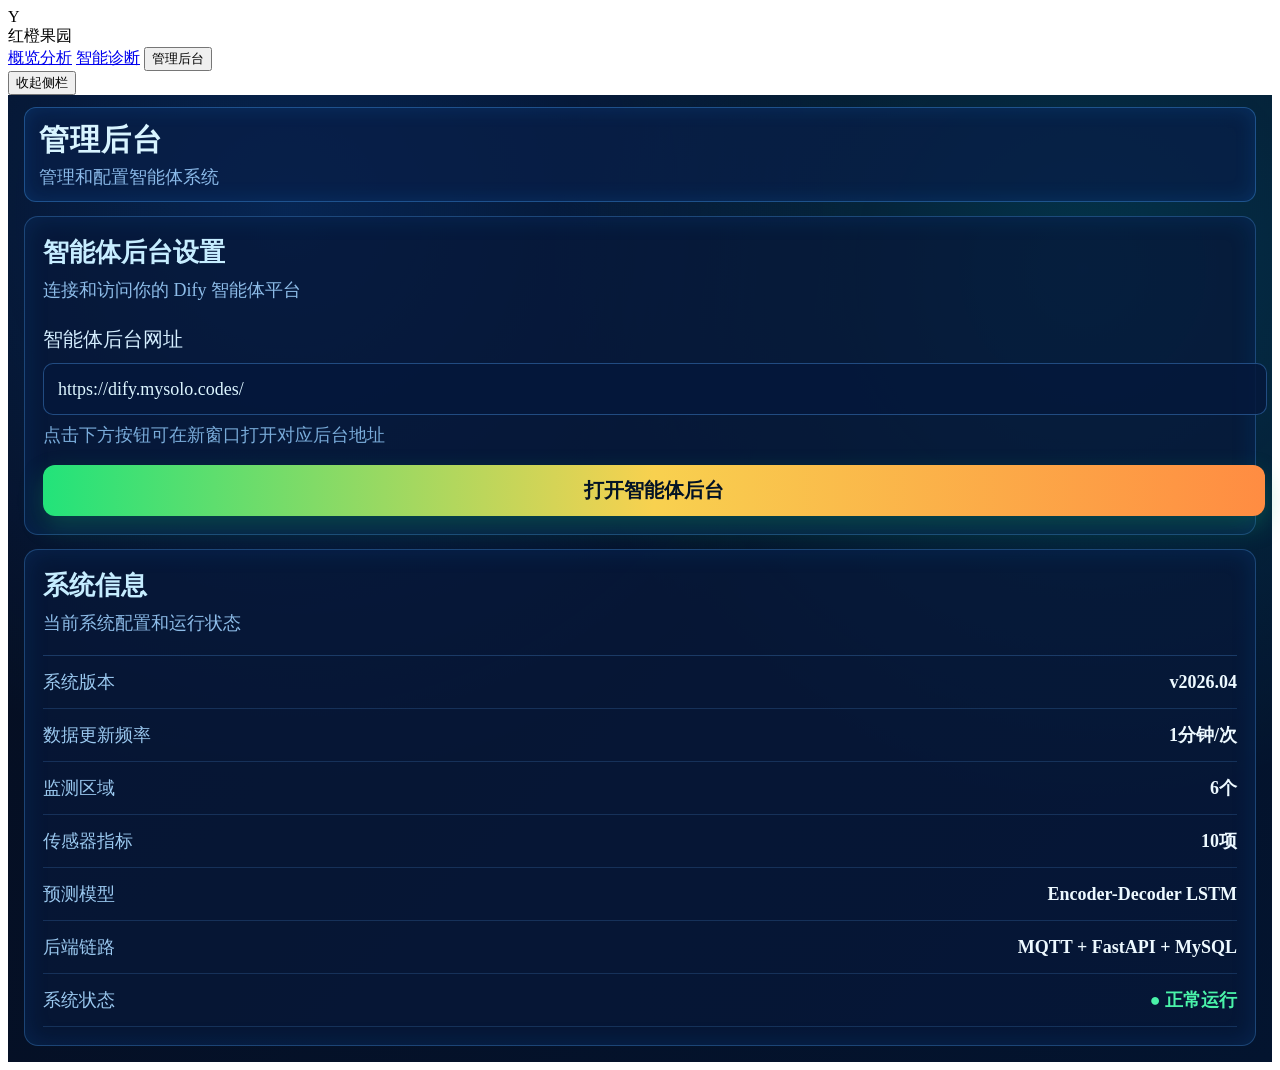
==== web/admin.html @ dd077e04 "初版" ====
<!doctype html>
<html lang="zh-CN">
<head>
  <meta charset="UTF-8">
  <meta name="viewport" content="width=device-width, initial-scale=1.0">
  <title>红橙果园 - 管理后台</title>
  <link rel="stylesheet" href="/assets/styles.css">
  <style>
    .admin-screen {
      padding: 12px 16px 16px;
      min-height: 100vh;
      background:
        radial-gradient(circle at 22% 12%, rgba(8, 118, 255, 0.22), transparent 44%),
        radial-gradient(circle at 85% 18%, rgba(0, 229, 255, 0.16), transparent 40%),
        linear-gradient(135deg, #060d1f, #03142f);
    }

    .admin-header {
      margin-bottom: 14px;
      padding: 12px 14px;
      border: 1px solid rgba(68, 165, 255, 0.38);
      border-radius: 12px;
      background: rgba(9, 31, 71, 0.76);
      box-shadow: inset 0 0 20px rgba(17, 121, 214, 0.2);
    }

    .admin-title {
      margin: 0;
      font-size: 30px;
      color: #d8f4ff;
      letter-spacing: 1px;
    }

    .admin-subtitle {
      margin: 4px 0 0;
      color: #8ab9e8;
      font-size: 18px;
    }

    .admin-grid {
      display: grid;
      grid-template-columns: 1fr 1fr;
      gap: 14px;
    }

    .admin-card {
      border: 1px solid rgba(80, 169, 255, 0.32);
      border-radius: 14px;
      background: rgba(7, 24, 58, 0.75);
      box-shadow: inset 0 0 24px rgba(17, 121, 214, 0.16);
      padding: 18px;
      min-height: 420px;
    }

    .admin-card h3 {
      margin: 0;
      color: #c6edff;
      font-size: 32px;
    }

    .admin-card p {
      color: #8dbce8;
      font-size: 20px;
      margin: 8px 0 0;
    }

    .field-label {
      margin-top: 24px;
      font-size: 26px;
      color: #d5eeff;
    }

    .url-box {
      margin-top: 10px;
      width: 100%;
      border-radius: 10px;
      border: 1px solid rgba(85, 167, 255, 0.36);
      background: rgba(5, 24, 59, 0.85);
      color: #dcf5ff;
      font-size: 24px;
      line-height: 1.45;
      padding: 12px 14px;
      overflow-wrap: anywhere;
    }

    .field-hint {
      margin-top: 8px;
      color: #79abd9;
      font-size: 18px;
    }

    .open-agent-btn {
      margin-top: 18px;
      width: 100%;
      display: inline-flex;
      align-items: center;
      justify-content: center;
      gap: 8px;
      padding: 12px 14px;
      border-radius: 12px;
      border: none;
      text-decoration: none;
      color: #031326;
      font-size: 24px;
      font-weight: 700;
      background: linear-gradient(90deg, #22e37a, #f8d14f, #ff8c42);
      box-shadow: 0 10px 24px rgba(17, 181, 120, 0.3);
    }

    .sys-list {
      margin-top: 20px;
      border-top: 1px solid rgba(94, 171, 255, 0.24);
    }

    .sys-row {
      display: flex;
      align-items: center;
      justify-content: space-between;
      gap: 10px;
      padding: 14px 0;
      border-bottom: 1px solid rgba(94, 171, 255, 0.18);
    }

    .sys-key {
      color: #9ac8ef;
      font-size: 23px;
    }

    .sys-val {
      color: #edf9ff;
      font-size: 24px;
      font-weight: 600;
      text-align: right;
    }

    .sys-val.ok {
      color: #4af3a9;
    }

    @media (max-width: 1300px) {
      .admin-grid {
        grid-template-columns: 1fr;
      }

      .admin-card {
        min-height: auto;
      }

      .admin-card h3 {
        font-size: 26px;
      }

      .admin-card p {
        font-size: 18px;
      }

      .field-label {
        font-size: 20px;
      }

      .url-box {
        font-size: 18px;
      }

      .open-agent-btn {
        font-size: 20px;
      }

      .sys-key,
      .sys-val {
        font-size: 18px;
      }
    }
  </style>
</head>
<body>
  <div class="app-shell" id="appShell">
    <aside class="sidebar" id="sidebar">
      <div class="logo-wrap">
        <div class="logo-icon">Y</div>
        <div class="logo-text">红橙果园</div>
      </div>
      <nav class="menu">
        <a class="menu-item menu-link" href="/">概览分析</a>
        <a class="menu-item menu-link" href="/diagnosis">智能诊断</a>
        <button class="menu-item is-active" type="button">管理后台</button>
      </nav>
      <button class="collapse-btn" id="collapseBtn" type="button">收起侧栏</button>
    </aside>

    <main class="admin-screen">
      <header class="admin-header">
        <h1 class="admin-title">管理后台</h1>
        <p class="admin-subtitle">管理和配置智能体系统</p>
      </header>

      <section class="admin-grid">
        <article class="admin-card">
          <h3>智能体后台设置</h3>
          <p>连接和访问你的 Dify 智能体平台</p>

          <div class="field-label">智能体后台网址</div>
          <div class="url-box">https://dify.mysolo.codes/</div>
          <div class="field-hint">点击下方按钮可在新窗口打开对应后台地址</div>

          <a
            class="open-agent-btn"
            href="https://dify.mysolo.codes/"
            target="_blank"
            rel="noopener noreferrer"
          >
            打开智能体后台
          </a>
        </article>

        <article class="admin-card">
          <h3>系统信息</h3>
          <p>当前系统配置和运行状态</p>

          <div class="sys-list">
            <div class="sys-row">
              <div class="sys-key">系统版本</div>
              <div class="sys-val">v2026.04</div>
            </div>
            <div class="sys-row">
              <div class="sys-key">数据更新频率</div>
              <div class="sys-val">1分钟/次</div>
            </div>
            <div class="sys-row">
              <div class="sys-key">监测区域</div>
              <div class="sys-val">6个</div>
            </div>
            <div class="sys-row">
              <div class="sys-key">传感器指标</div>
              <div class="sys-val">10项</div>
            </div>
            <div class="sys-row">
              <div class="sys-key">预测模型</div>
              <div class="sys-val">Encoder-Decoder LSTM</div>
            </div>
            <div class="sys-row">
              <div class="sys-key">后端链路</div>
              <div class="sys-val">MQTT + FastAPI + MySQL</div>
            </div>
            <div class="sys-row">
              <div class="sys-key">系统状态</div>
              <div class="sys-val ok">● 正常运行</div>
            </div>
          </div>
        </article>
      </section>
    </main>
  </div>

  <script>
    const appShell = document.getElementById("appShell");
    const collapseBtn = document.getElementById("collapseBtn");
    collapseBtn?.addEventListener("click", () => {
      appShell.classList.toggle("sidebar-collapsed");
    });
  </script>
</body>
</html>
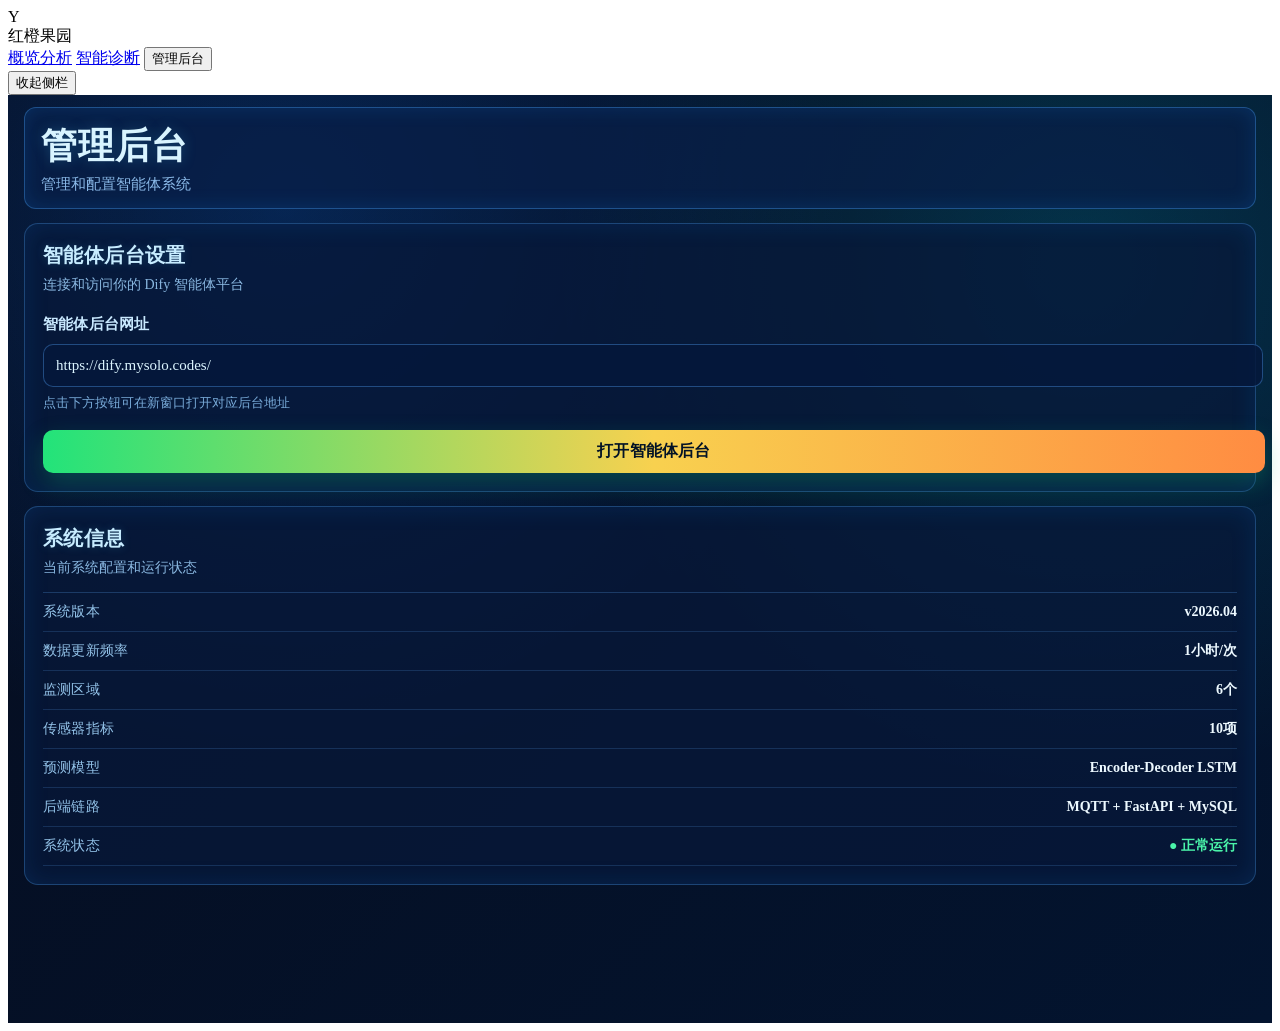
==== commit 9c119a14: "优化页面效果" ====
--- a/web/admin.html
+++ b/web/admin.html
@@ -17,7 +17,7 @@
 
     .admin-header {
       margin-bottom: 14px;
-      padding: 12px 14px;
+      padding: 14px 16px;
       border: 1px solid rgba(68, 165, 255, 0.38);
       border-radius: 12px;
       background: rgba(9, 31, 71, 0.76);
@@ -26,15 +26,17 @@
 
     .admin-title {
       margin: 0;
-      font-size: 30px;
+      font-size: 36px;
+      font-weight: 800;
       color: #d8f4ff;
-      letter-spacing: 1px;
+      letter-spacing: 0.8px;
+      text-shadow: 0 0 14px rgba(64, 201, 255, 0.25);
     }
 
     .admin-subtitle {
       margin: 4px 0 0;
       color: #8ab9e8;
-      font-size: 18px;
+      font-size: 15px;
     }
 
     .admin-grid {
@@ -54,20 +56,26 @@
 
     .admin-card h3 {
       margin: 0;
-      color: #c6edff;
-      font-size: 32px;
+      color: #c7ecff;
+      font-size: 24px;
+      font-weight: 700;
+      letter-spacing: 0.4px;
+      text-shadow: 0 0 10px rgba(73, 194, 255, 0.22);
     }
 
     .admin-card p {
-      color: #8dbce8;
-      font-size: 20px;
-      margin: 8px 0 0;
+      color: #89b7e0;
+      font-size: 15px;
+      margin: 6px 0 0;
+      line-height: 1.45;
     }
 
     .field-label {
-      margin-top: 24px;
-      font-size: 26px;
-      color: #d5eeff;
+      margin-top: 20px;
+      font-size: 16px;
+      font-weight: 600;
+      color: #c9e9ff;
+      letter-spacing: 0.2px;
     }
 
     .url-box {
@@ -77,16 +85,16 @@
       border: 1px solid rgba(85, 167, 255, 0.36);
       background: rgba(5, 24, 59, 0.85);
       color: #dcf5ff;
-      font-size: 24px;
-      line-height: 1.45;
-      padding: 12px 14px;
+      font-size: 17px;
+      line-height: 1.35;
+      padding: 10px 12px;
       overflow-wrap: anywhere;
     }
 
     .field-hint {
-      margin-top: 8px;
+      margin-top: 7px;
       color: #79abd9;
-      font-size: 18px;
+      font-size: 13px;
     }
 
     .open-agent-btn {
@@ -96,19 +104,20 @@
       align-items: center;
       justify-content: center;
       gap: 8px;
-      padding: 12px 14px;
-      border-radius: 12px;
+      padding: 11px 14px;
+      border-radius: 10px;
       border: none;
       text-decoration: none;
       color: #031326;
-      font-size: 24px;
+      font-size: 17px;
       font-weight: 700;
+      letter-spacing: 0.2px;
       background: linear-gradient(90deg, #22e37a, #f8d14f, #ff8c42);
       box-shadow: 0 10px 24px rgba(17, 181, 120, 0.3);
     }
 
     .sys-list {
-      margin-top: 20px;
+      margin-top: 14px;
       border-top: 1px solid rgba(94, 171, 255, 0.24);
     }
 
@@ -117,18 +126,19 @@
       align-items: center;
       justify-content: space-between;
       gap: 10px;
-      padding: 14px 0;
+      padding: 10px 0;
       border-bottom: 1px solid rgba(94, 171, 255, 0.18);
     }
 
     .sys-key {
-      color: #9ac8ef;
-      font-size: 23px;
+      color: #94c4ea;
+      font-size: 15px;
+      letter-spacing: 0.2px;
     }
 
     .sys-val {
       color: #edf9ff;
-      font-size: 24px;
+      font-size: 17px;
       font-weight: 600;
       text-align: right;
     }
@@ -147,28 +157,28 @@
       }
 
       .admin-card h3 {
-        font-size: 26px;
+        font-size: 20px;
       }
 
       .admin-card p {
-        font-size: 18px;
+        font-size: 14px;
       }
 
       .field-label {
-        font-size: 20px;
+        font-size: 15px;
       }
 
       .url-box {
-        font-size: 18px;
+        font-size: 15px;
       }
 
       .open-agent-btn {
-        font-size: 20px;
+        font-size: 16px;
       }
 
       .sys-key,
       .sys-val {
-        font-size: 18px;
+        font-size: 14px;
       }
     }
   </style>
@@ -224,7 +234,7 @@
             </div>
             <div class="sys-row">
               <div class="sys-key">数据更新频率</div>
-              <div class="sys-val">1分钟/次</div>
+              <div class="sys-val">1小时/次</div>
             </div>
             <div class="sys-row">
               <div class="sys-key">监测区域</div>
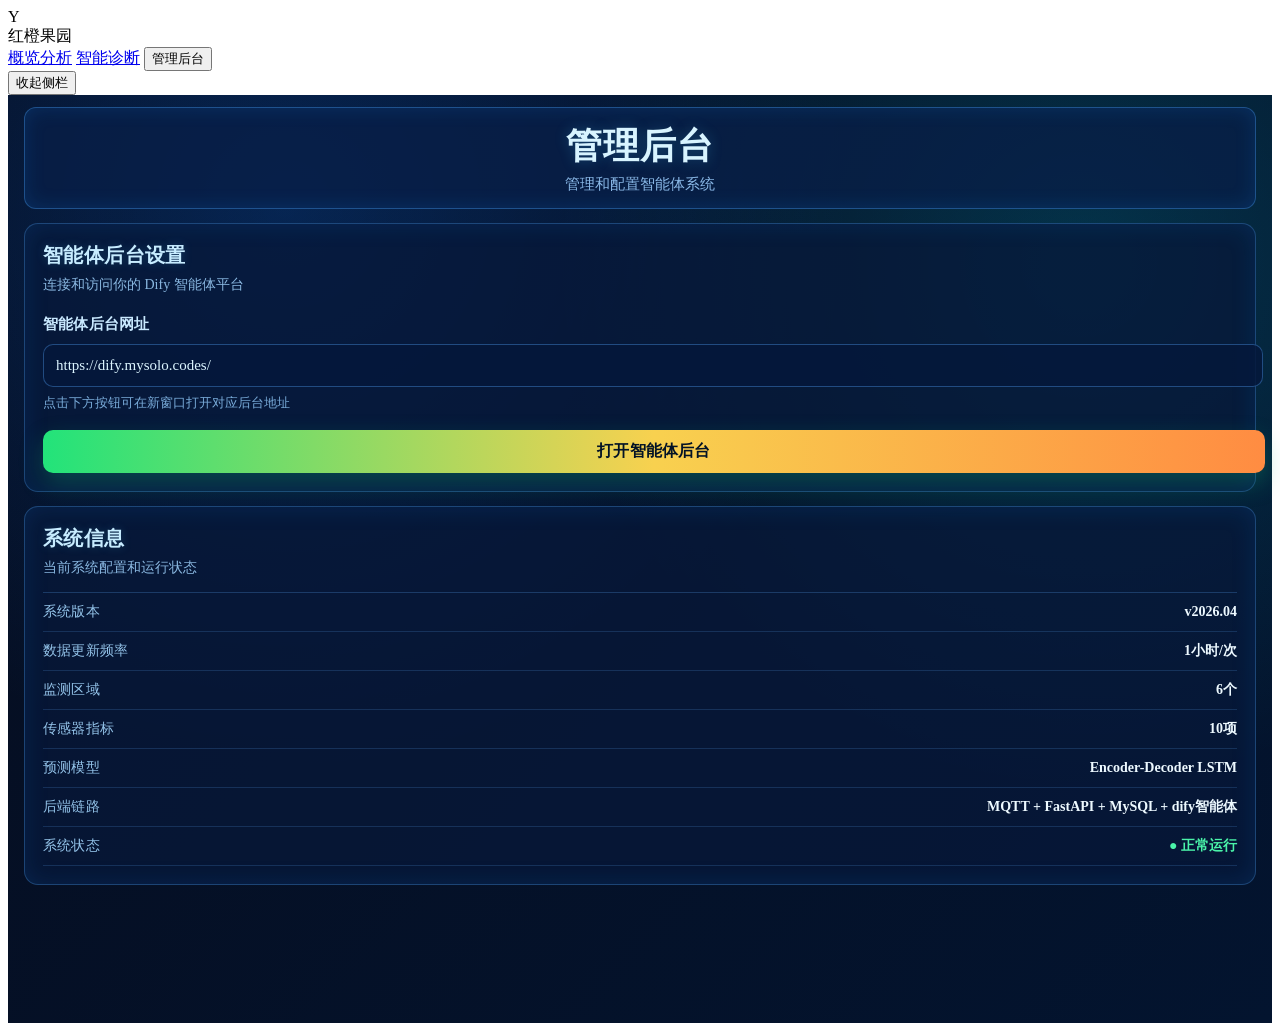
==== commit 5cd77cff: "最终页面" ====
--- a/web/admin.html
+++ b/web/admin.html
@@ -22,6 +22,7 @@
       border-radius: 12px;
       background: rgba(9, 31, 71, 0.76);
       box-shadow: inset 0 0 20px rgba(17, 121, 214, 0.2);
+      text-align: center;
     }
 
     .admin-title {
@@ -31,12 +32,14 @@
       color: #d8f4ff;
       letter-spacing: 0.8px;
       text-shadow: 0 0 14px rgba(64, 201, 255, 0.25);
+      text-align: center;
     }
 
     .admin-subtitle {
       margin: 4px 0 0;
       color: #8ab9e8;
       font-size: 15px;
+      text-align: center;
     }
 
     .admin-grid {
@@ -250,7 +253,7 @@
             </div>
             <div class="sys-row">
               <div class="sys-key">后端链路</div>
-              <div class="sys-val">MQTT + FastAPI + MySQL</div>
+              <div class="sys-val">MQTT + FastAPI + MySQL + dify智能体</div>
             </div>
             <div class="sys-row">
               <div class="sys-key">系统状态</div>
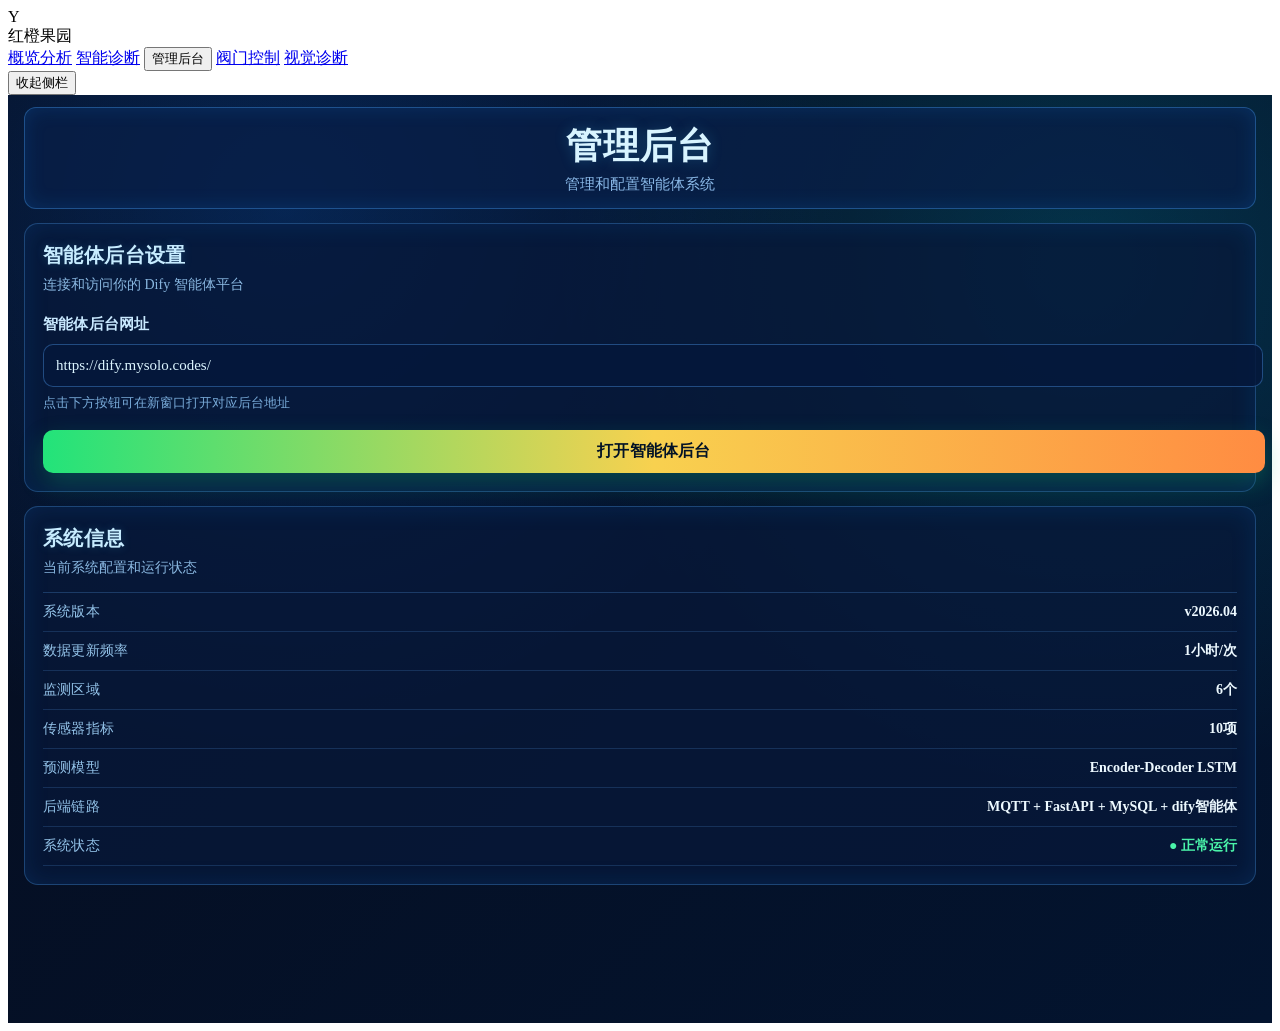
==== commit 77f8a539: "新的页面" ====
--- a/web/admin.html
+++ b/web/admin.html
@@ -197,6 +197,8 @@
         <a class="menu-item menu-link" href="/">概览分析</a>
         <a class="menu-item menu-link" href="/diagnosis">智能诊断</a>
         <button class="menu-item is-active" type="button">管理后台</button>
+        <a class="menu-item menu-link" href="/valve">阀门控制</a>
+        <a class="menu-item menu-link" href="/yolo">视觉诊断</a>
       </nav>
       <button class="collapse-btn" id="collapseBtn" type="button">收起侧栏</button>
     </aside>
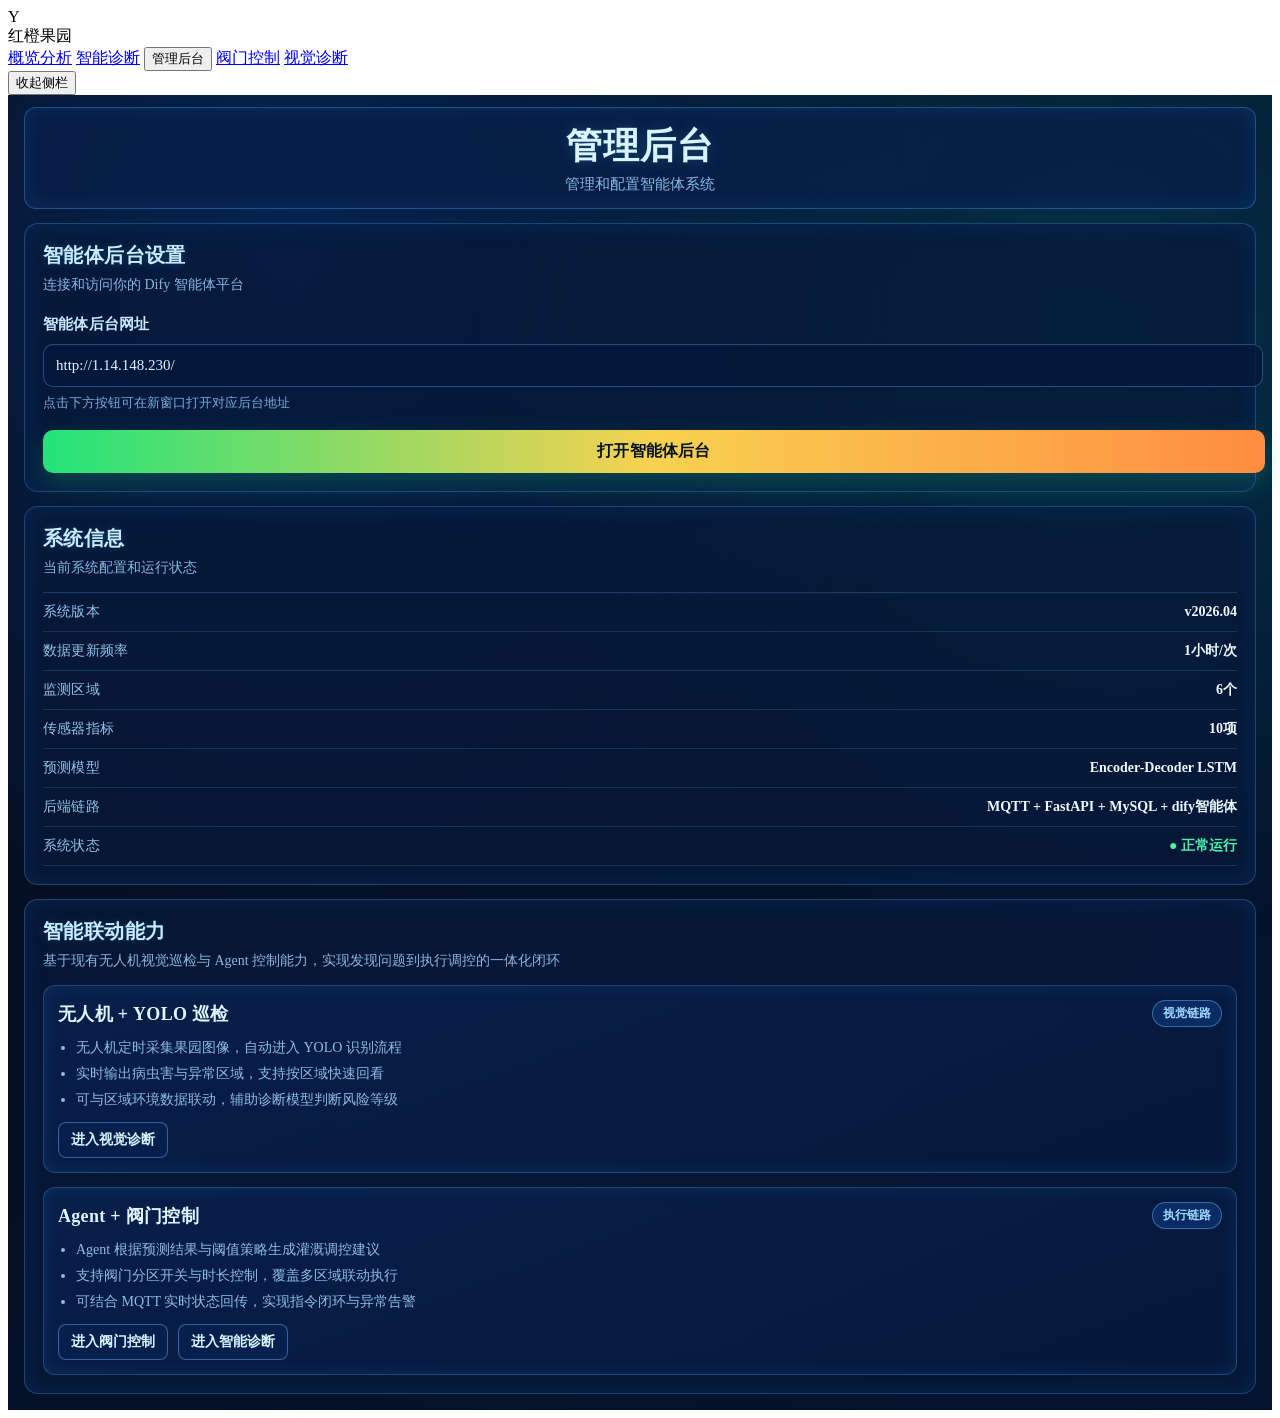
==== commit 1c6fe48b: "模拟最终版" ====
--- a/web/admin.html
+++ b/web/admin.html
@@ -150,6 +150,89 @@
       color: #4af3a9;
     }
 
+    .admin-card.wide {
+      grid-column: 1 / -1;
+      min-height: auto;
+    }
+
+    .feature-grid {
+      margin-top: 14px;
+      display: grid;
+      grid-template-columns: repeat(2, minmax(0, 1fr));
+      gap: 14px;
+    }
+
+    .feature-item {
+      border: 1px solid rgba(93, 176, 255, 0.3);
+      border-radius: 12px;
+      background: linear-gradient(160deg, rgba(10, 35, 82, 0.72), rgba(7, 24, 59, 0.85));
+      padding: 14px;
+      box-shadow: inset 0 0 16px rgba(24, 136, 220, 0.18);
+    }
+
+    .feature-top {
+      display: flex;
+      align-items: center;
+      justify-content: space-between;
+      gap: 10px;
+    }
+
+    .feature-title {
+      margin: 0;
+      color: #def5ff;
+      font-size: 20px;
+      font-weight: 700;
+      letter-spacing: 0.3px;
+    }
+
+    .feature-tag {
+      flex: 0 0 auto;
+      border-radius: 999px;
+      border: 1px solid rgba(99, 193, 255, 0.45);
+      background: rgba(14, 58, 126, 0.58);
+      color: #9fd7ff;
+      font-size: 12px;
+      font-weight: 600;
+      padding: 4px 10px;
+    }
+
+    .feature-list {
+      margin: 10px 0 0;
+      padding-left: 18px;
+      color: #8fbbe3;
+      font-size: 14px;
+      line-height: 1.5;
+    }
+
+    .feature-list li {
+      margin: 5px 0;
+    }
+
+    .feature-actions {
+      margin-top: 12px;
+      display: flex;
+      gap: 10px;
+      flex-wrap: wrap;
+    }
+
+    .feature-btn {
+      display: inline-flex;
+      align-items: center;
+      justify-content: center;
+      padding: 8px 12px;
+      border-radius: 8px;
+      border: 1px solid rgba(99, 183, 255, 0.46);
+      background: rgba(7, 33, 80, 0.7);
+      color: #d9f2ff;
+      text-decoration: none;
+      font-size: 14px;
+      font-weight: 600;
+    }
+
+    .feature-btn:hover {
+      background: rgba(16, 58, 127, 0.75);
+    }
+
     @media (max-width: 1300px) {
       .admin-grid {
         grid-template-columns: 1fr;
@@ -182,6 +265,14 @@
       .sys-key,
       .sys-val {
         font-size: 14px;
+      }
+
+      .feature-grid {
+        grid-template-columns: 1fr;
+      }
+
+      .feature-title {
+        font-size: 18px;
       }
     }
   </style>
@@ -215,12 +306,12 @@
           <p>连接和访问你的 Dify 智能体平台</p>
 
           <div class="field-label">智能体后台网址</div>
-          <div class="url-box">https://dify.mysolo.codes/</div>
+          <div class="url-box">http://1.14.148.230/</div>
           <div class="field-hint">点击下方按钮可在新窗口打开对应后台地址</div>
 
           <a
             class="open-agent-btn"
-            href="https://dify.mysolo.codes/"
+            href="http://1.14.148.230/"
             target="_blank"
             rel="noopener noreferrer"
           >
@@ -261,6 +352,44 @@
               <div class="sys-key">系统状态</div>
               <div class="sys-val ok">● 正常运行</div>
             </div>
+          </div>
+        </article>
+
+        <article class="admin-card wide">
+          <h3>智能联动能力</h3>
+          <p>基于现有无人机视觉巡检与 Agent 控制能力，实现发现问题到执行调控的一体化闭环</p>
+
+          <div class="feature-grid">
+            <section class="feature-item">
+              <div class="feature-top">
+                <h4 class="feature-title">无人机 + YOLO 巡检</h4>
+                <span class="feature-tag">视觉链路</span>
+              </div>
+              <ul class="feature-list">
+                <li>无人机定时采集果园图像，自动进入 YOLO 识别流程</li>
+                <li>实时输出病虫害与异常区域，支持按区域快速回看</li>
+                <li>可与区域环境数据联动，辅助诊断模型判断风险等级</li>
+              </ul>
+              <div class="feature-actions">
+                <a class="feature-btn" href="/yolo">进入视觉诊断</a>
+              </div>
+            </section>
+
+            <section class="feature-item">
+              <div class="feature-top">
+                <h4 class="feature-title">Agent + 阀门控制</h4>
+                <span class="feature-tag">执行链路</span>
+              </div>
+              <ul class="feature-list">
+                <li>Agent 根据预测结果与阈值策略生成灌溉调控建议</li>
+                <li>支持阀门分区开关与时长控制，覆盖多区域联动执行</li>
+                <li>可结合 MQTT 实时状态回传，实现指令闭环与异常告警</li>
+              </ul>
+              <div class="feature-actions">
+                <a class="feature-btn" href="/valve">进入阀门控制</a>
+                <a class="feature-btn" href="/diagnosis">进入智能诊断</a>
+              </div>
+            </section>
           </div>
         </article>
       </section>
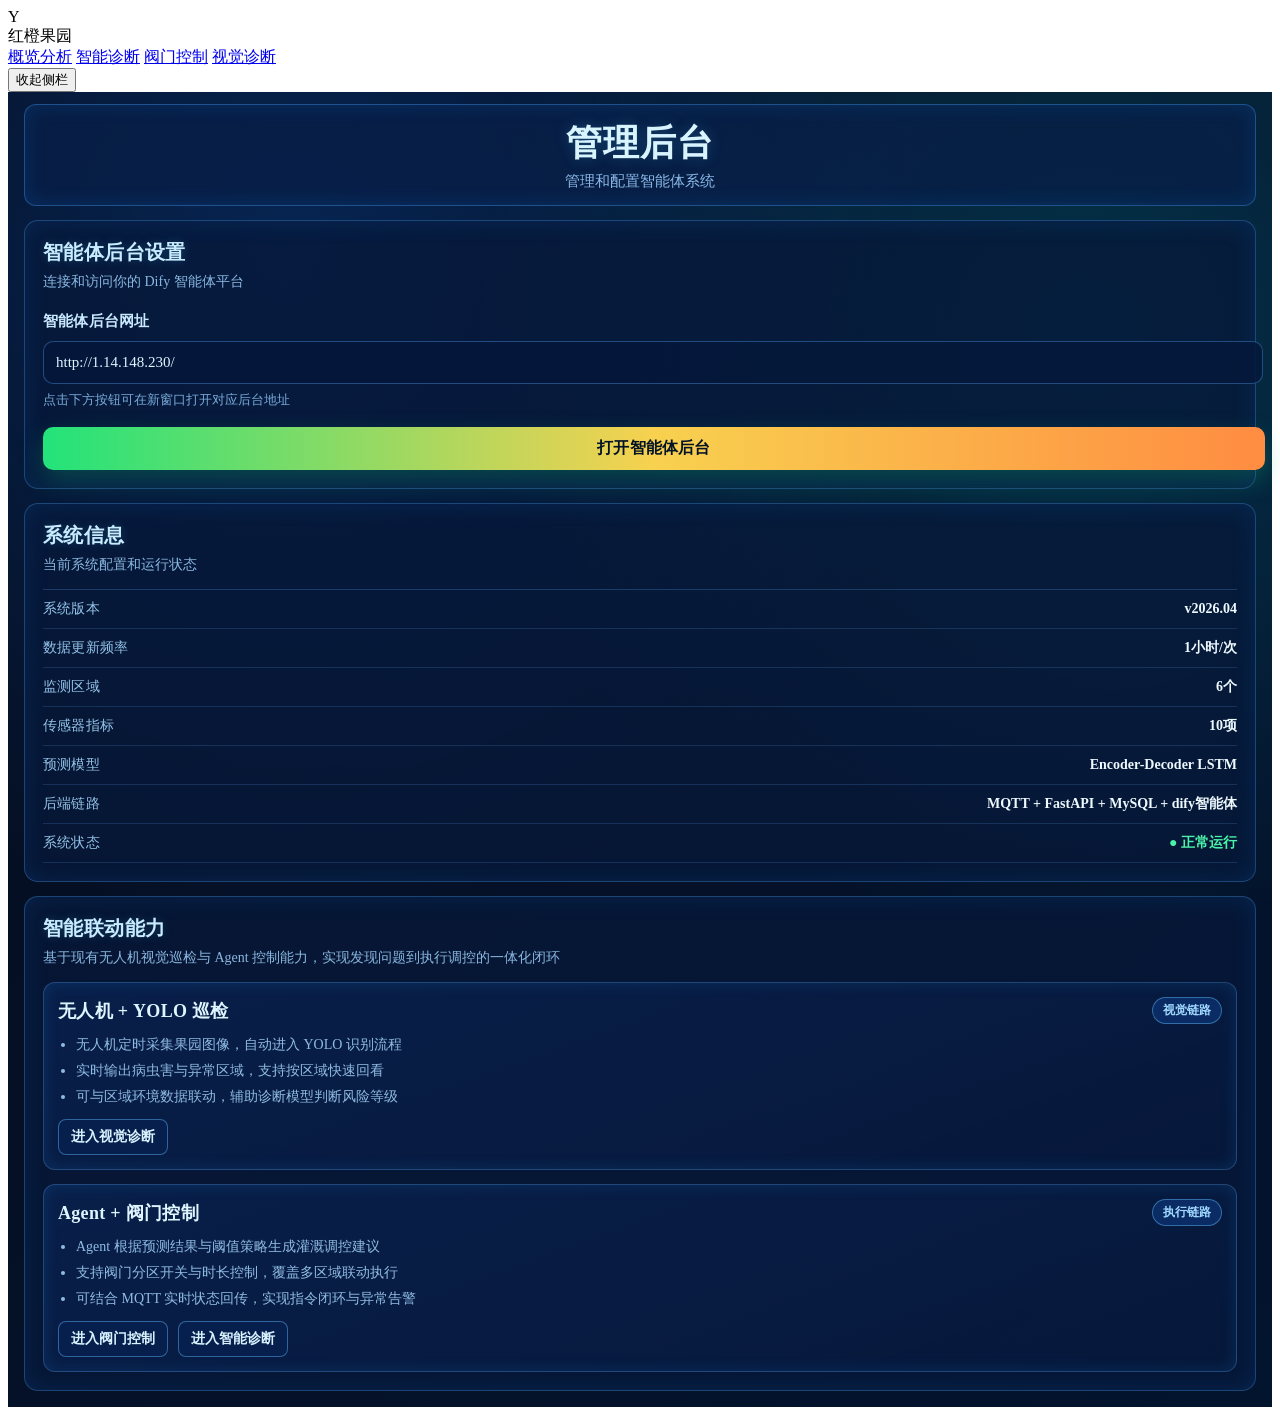
==== commit 3a25d117: "隐藏管理后台入口并调整自动化弹窗" ====
--- a/web/admin.html
+++ b/web/admin.html
@@ -287,7 +287,6 @@
       <nav class="menu">
         <a class="menu-item menu-link" href="/">概览分析</a>
         <a class="menu-item menu-link" href="/diagnosis">智能诊断</a>
-        <button class="menu-item is-active" type="button">管理后台</button>
         <a class="menu-item menu-link" href="/valve">阀门控制</a>
         <a class="menu-item menu-link" href="/yolo">视觉诊断</a>
       </nav>
